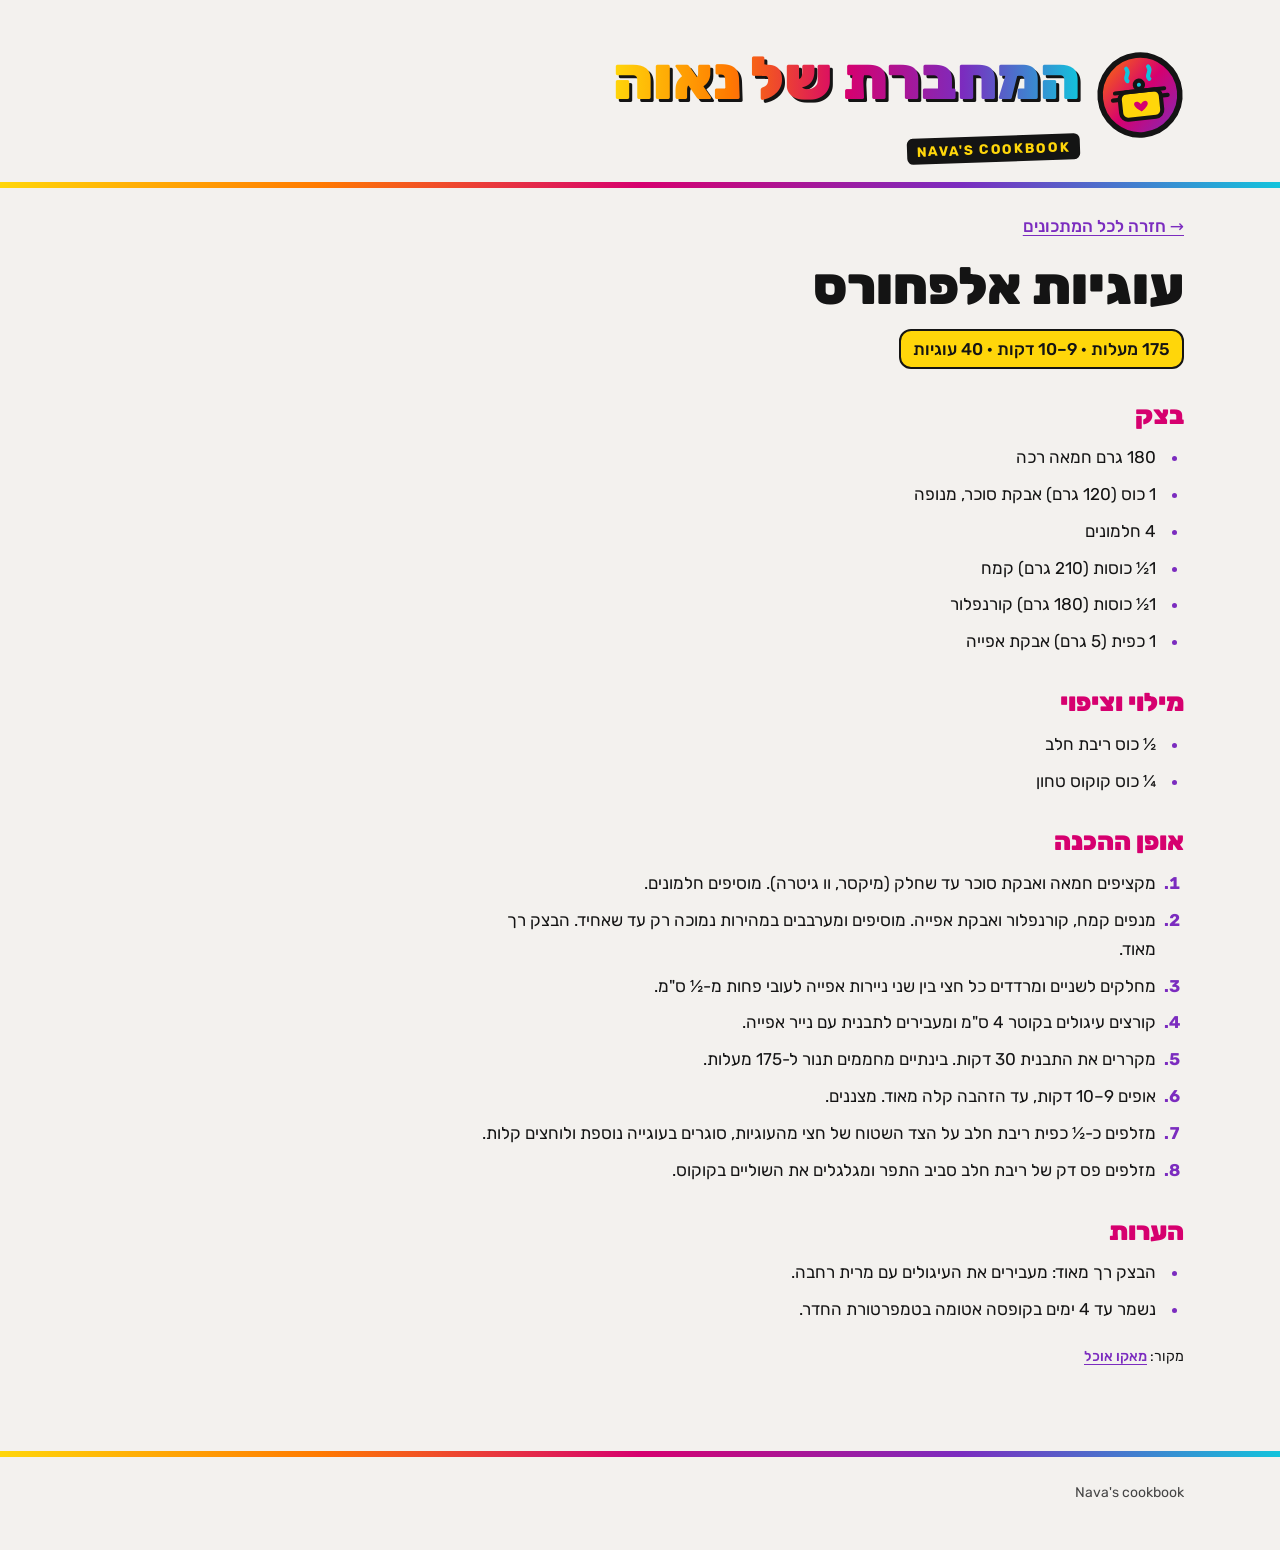
==== recipes/alfajores.html @ 4324b177 "Add logo and favicon Co-Authored-By: Claude Opus 5.5 <noreply@anthropic.com> Claude-Session: https:/" ====
<!doctype html>
<html lang="he" dir="rtl">
<head>
  <meta charset="utf-8">
  <meta name="viewport" content="width=device-width, initial-scale=1">
  <title>עוגיות אלפחורס · המחברת של נאוה</title>
  <link rel="preconnect" href="https://fonts.googleapis.com">
  <link rel="preconnect" href="https://fonts.gstatic.com" crossorigin>
  <link href="https://fonts.googleapis.com/css2?family=Rubik:wght@400;500;700;900&display=swap" rel="stylesheet">
  <link rel="icon" href="../logo.svg" type="image/svg+xml">
  <link rel="apple-touch-icon" href="../apple-touch-icon.png">
  <link rel="stylesheet" href="../style.css">
</head>
<body>
  <header class="site-header">
    <div class="wrap">
      <a href="../index.html">
        <img class="site-logo" src="../logo.svg" width="64" height="64" alt="">
        <p class="site-title">המחברת של נאוה</p>
        <p class="site-sub">Nava's cookbook</p>
      </a>
    </div>
  </header>

  <main class="wrap recipe">
    <a class="back" href="../index.html">&rarr; חזרה לכל המתכונים</a>

    <h1>עוגיות אלפחורס</h1>
    <p>175 מעלות · 9–10 דקות · 40 עוגיות</p>

    <h2>בצק</h2>
    <ul>
      <li>180 גרם חמאה רכה</li>
      <li>1 כוס (120 גרם) אבקת סוכר, מנופה</li>
      <li>4 חלמונים</li>
      <li>1½ כוסות (210 גרם) קמח</li>
      <li>1½ כוסות (180 גרם) קורנפלור</li>
      <li>1 כפית (5 גרם) אבקת אפייה</li>
    </ul>

    <h2>מילוי וציפוי</h2>
    <ul>
      <li>½ כוס ריבת חלב</li>
      <li>¼ כוס קוקוס טחון</li>
    </ul>

    <h2>אופן ההכנה</h2>
    <ol>
      <li>מקציפים חמאה ואבקת סוכר עד שחלק (מיקסר, וו גיטרה). מוסיפים חלמונים.</li>
      <li>מנפים קמח, קורנפלור ואבקת אפייה. מוסיפים ומערבבים במהירות נמוכה רק עד שאחיד. הבצק רך מאוד.</li>
      <li>מחלקים לשניים ומרדדים כל חצי בין שני ניירות אפייה לעובי פחות מ-½ ס"מ.</li>
      <li>קורצים עיגולים בקוטר 4 ס"מ ומעבירים לתבנית עם נייר אפייה.</li>
      <li>מקררים את התבנית 30 דקות. בינתיים מחממים תנור ל-175 מעלות.</li>
      <li>אופים 9–10 דקות, עד הזהבה קלה מאוד. מצננים.</li>
      <li>מזלפים כ-½ כפית ריבת חלב על הצד השטוח של חצי מהעוגיות, סוגרים בעוגייה נוספת ולוחצים קלות.</li>
      <li>מזלפים פס דק של ריבת חלב סביב התפר ומגלגלים את השוליים בקוקוס.</li>
    </ol>

    <h2>הערות</h2>
    <ul>
      <li>הבצק רך מאוד: מעבירים את העיגולים עם מרית רחבה.</li>
      <li>נשמר עד 4 ימים בקופסה אטומה בטמפרטורת החדר.</li>
    </ul>

    <p><small>מקור: <a href="https://www.mako.co.il/food-cooking_magazine/sweets/Recipe-d66d041170b9741006.htm">מאקו אוכל</a></small></p>
  </main>

  <footer class="site-footer">
    <div class="wrap">
      <p>Nava's cookbook</p>
    </div>
  </footer>
</body>
</html>
---- style.css ----
/* המחברת של נאוה — גיליון עיצוב יחיד לכל האתר.
   פלטה מתוך תמונת הגרפיטי: מג'נטה, סגול, טורקיז, צהוב וכתום, עם קווי מתאר שחורים.
   כיוון הכתיבה מימין לשמאל; משתמשים במאפיינים לוגיים (inline/block) ולא ב-left/right. */

:root {
  --wall: #f3f1ee;        /* קיר בטון בהיר */
  --card: #ffffff;
  --ink: #141414;
  --ink-soft: #454545;
  --purple: #7b2cbf;      /* קישורים - 7:1 על לבן */
  --magenta: #d6006f;     /* כותרות משנה - 4.9:1 על הקיר */
  --cyan: #12c4dc;
  --yellow: #ffd60a;
  --orange: #ff7a00;
  --pop: linear-gradient(90deg, var(--yellow), var(--orange), var(--magenta), var(--purple), var(--cyan));
  --radius: 16px;
  --font: "Rubik", system-ui, sans-serif;
}

@media (prefers-color-scheme: dark) {
  :root {
    --wall: #121212;
    --card: #1d1d1d;
    --ink: #f5f5f5;
    --ink-soft: #c9c9c9;
    --purple: #c58cff;
    --magenta: #ff5aa8;
  }
}

*, *::before, *::after { box-sizing: border-box; }

html { -webkit-text-size-adjust: 100%; scroll-padding-block-start: 1rem; }

body {
  margin: 0;
  background: var(--wall);
  color: var(--ink);
  font: 400 1.0625rem/1.7 var(--font);
}

img { display: block; max-inline-size: 100%; block-size: auto; }

::selection { background: var(--yellow); color: #141414; }
:focus-visible { outline: 3px solid var(--cyan); outline-offset: 3px; border-radius: 4px; }

a { color: var(--purple); font-weight: 500; text-underline-offset: 0.2em; }

h1, h2, h3 { line-height: 1.15; margin: 0; text-wrap: balance; }

.wrap { inline-size: min(100% - 2.5rem, 68rem); margin-inline: auto; }

/* ---------- כותרת עליונה ---------- */
.site-header { padding-block: 1.75rem 1.25rem; border-block-end: 6px solid; border-image: var(--pop) 1; }
.site-header a {
  display: inline-grid;
  grid-template-columns: auto auto;
  align-items: center;
  column-gap: 1rem;
  text-decoration: none;
  color: inherit;
}
.site-logo { grid-row: span 2; inline-size: clamp(3.5rem, 12vw, 5.5rem); block-size: auto; transform: rotate(-6deg); }
.site-sub { justify-self: start; }
.site-title {
  margin: 0;
  font-size: clamp(1.75rem, 6.5vw, 3.75rem);
  font-weight: 900;
  background: var(--pop);
  -webkit-background-clip: text;
  background-clip: text;
  color: transparent;
  filter: drop-shadow(3px 3px 0 var(--ink));
}
.site-sub {
  margin: 0.35rem 0 0;
  display: inline-block;
  padding: 0.1rem 0.6rem;
  background: #141414;
  color: var(--yellow);
  font-size: 0.85rem;
  font-weight: 700;
  letter-spacing: 0.12em;
  text-transform: uppercase;
  border-radius: 6px;
  transform: rotate(-2deg);
}

/* ---------- מבוא ו-hero ---------- */
.intro { padding-block: 2rem 1.5rem; max-inline-size: 40rem; }
.intro p { margin: 0; font-size: 1.25rem; font-weight: 500; text-wrap: pretty; }

.hero { margin: 0 0 3rem; }
.hero img {
  inline-size: 100%;
  border: 4px solid var(--ink);
  border-radius: var(--radius);
  box-shadow: -8px 8px 0 var(--magenta);
}

/* ---------- כרטיסי מתכונים ---------- */
.section-title { font-size: 2rem; font-weight: 900; margin-block-end: 1.5rem; }

.cards {
  --shadow: var(--cyan);
  display: grid;
  grid-template-columns: repeat(auto-fit, minmax(min(100%, 17rem), 1fr));
  gap: 1.75rem;
  padding: 0;
  margin: 0 0 4rem;
  list-style: none;
}
.cards li:nth-child(5n+2) { --shadow: var(--yellow); }
.cards li:nth-child(5n+3) { --shadow: var(--magenta); }
.cards li:nth-child(5n+4) { --shadow: var(--orange); }
.cards li:nth-child(5n+5) { --shadow: var(--purple); }

.card {
  display: flex;
  flex-direction: column;
  block-size: 100%;
  background: var(--card);
  border: 3px solid var(--ink);
  border-radius: var(--radius);
  box-shadow: -6px 6px 0 var(--shadow);
  overflow: hidden;
  color: inherit;
  text-decoration: none;
  transition: transform 0.15s ease-out, box-shadow 0.15s ease-out;
}
.card img { inline-size: 100%; aspect-ratio: 3 / 2; object-fit: cover; border-block-end: 3px solid var(--ink); }
.card-body { padding: 1rem 1.25rem 1.25rem; }
.card h3 { font-size: 1.4rem; font-weight: 700; margin-block-end: 0.35rem; }
.card p { margin: 0; color: var(--ink-soft); font-size: 0.975rem; line-height: 1.55; }

@media (hover: hover) {
  .card:hover { transform: translate(3px, -3px); box-shadow: -9px 9px 0 var(--shadow); }
}
.card:active { transform: translate(-3px, 3px); box-shadow: -2px 2px 0 var(--shadow); }

/* ---------- עמוד מתכון ---------- */
.back { display: inline-block; margin-block: 1.5rem 1rem; }

.recipe { padding-block-end: 4rem; }
.recipe > * { max-inline-size: 44rem; }
.recipe h1 { font-size: clamp(2.25rem, 7vw, 3.25rem); font-weight: 900; margin-block-end: 0.75rem; }
.recipe h1 + p {
  display: inline-block;
  margin: 0;
  padding: 0.25rem 0.75rem;
  background: var(--yellow);
  color: #141414;
  border: 2px solid var(--ink);
  border-radius: 12px;
  font-weight: 500;
}
.recipe > img { inline-size: 100%; aspect-ratio: 3 / 2; object-fit: cover; border: 4px solid var(--ink); border-radius: var(--radius); box-shadow: -8px 8px 0 var(--cyan); margin-block-end: 2rem; }
.recipe h2 { font-size: 1.6rem; font-weight: 900; margin-block: 2rem 0.75rem; color: var(--magenta); }
.recipe ul, .recipe ol { padding-inline-start: 1.5rem; margin: 0; }
.recipe li { margin-block-end: 0.5rem; padding-inline-start: 0.25rem; }
.recipe li::marker { color: var(--purple); font-weight: 700; font-variant-numeric: tabular-nums; }
.recipe p { max-inline-size: 65ch; }

/* ---------- כותרת תחתונה ---------- */
.site-footer {
  padding-block: 1.5rem 2.5rem;
  border-block-start: 6px solid;
  border-image: var(--pop) 1;
  color: var(--ink-soft);
  font-size: 0.875rem;
}
.site-footer p { margin: 0 0 0.35rem; }

@media (prefers-reduced-motion: reduce) {
  .card { transition: none; }
}
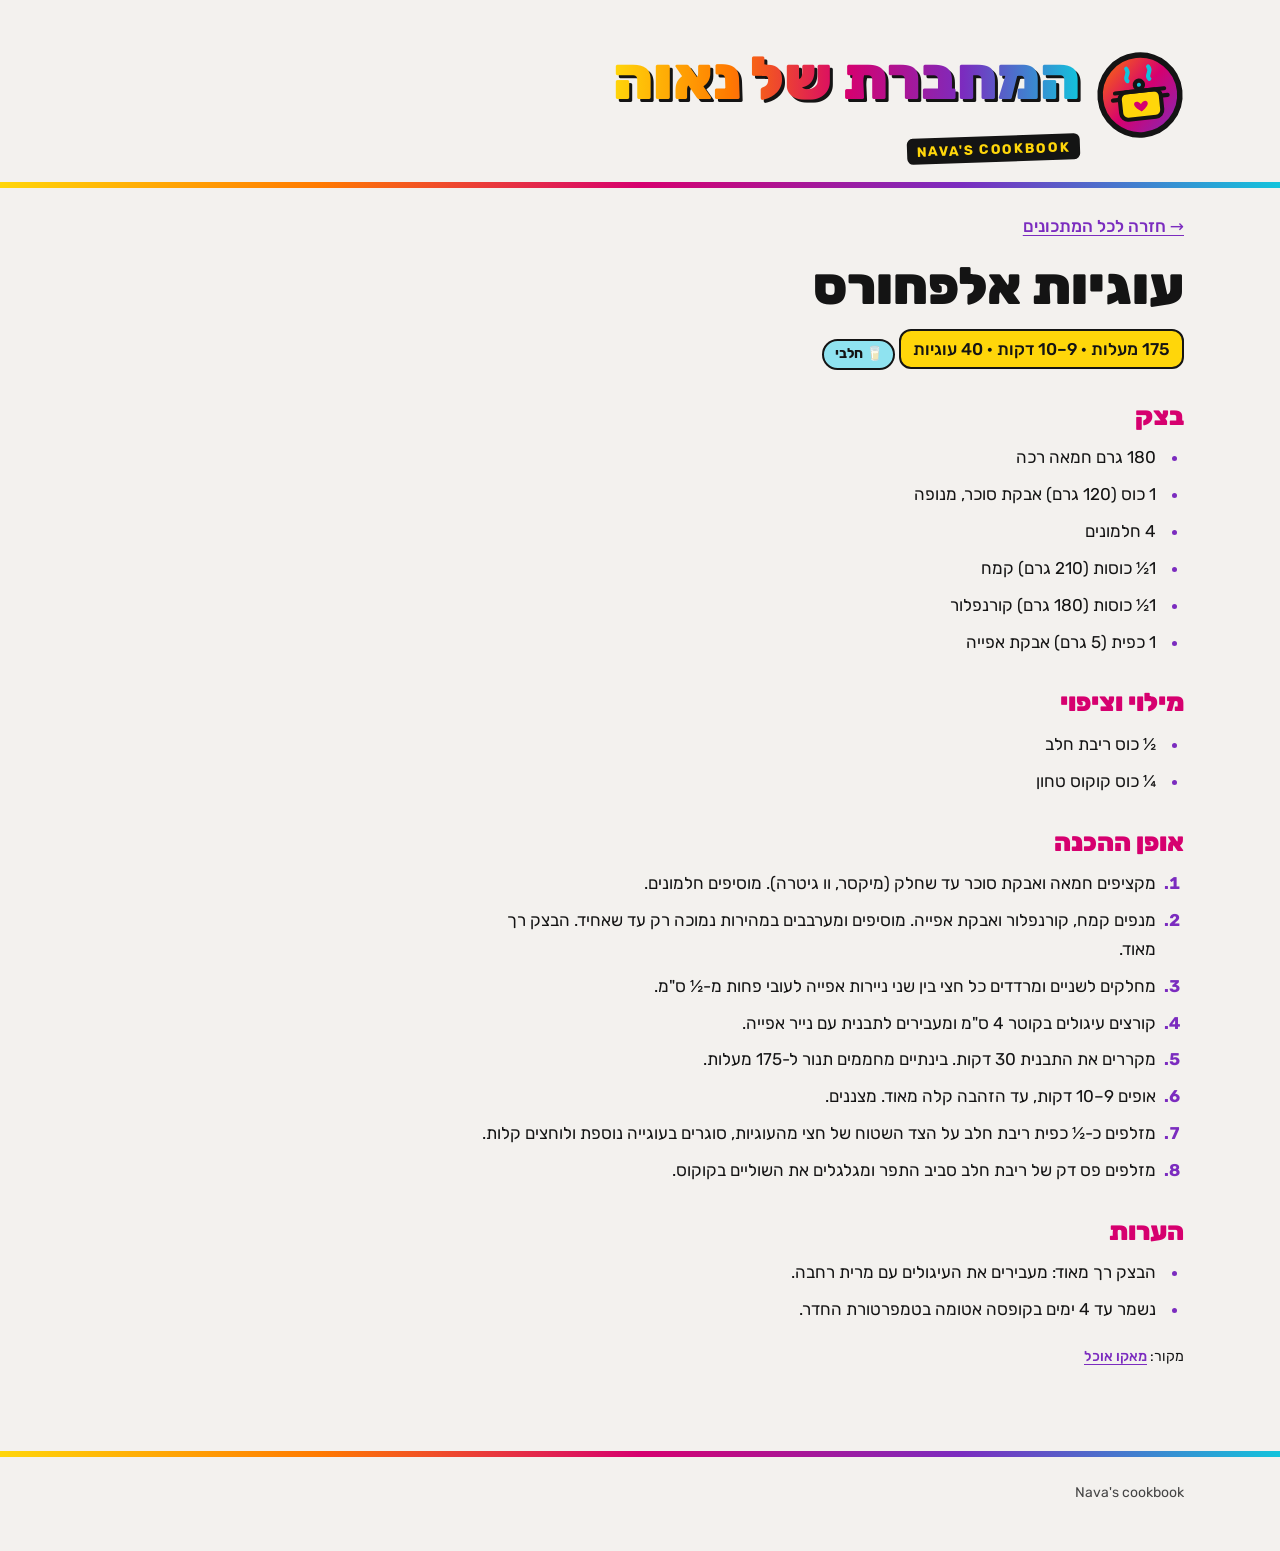
==== commit 1100b236: "Add parve / dairy / meat labels to recipes Co-Authored-By: Claude Opus 5.5 <noreply@anthropic.com> C" ====
--- a/recipes/alfajores.html
+++ b/recipes/alfajores.html
@@ -27,6 +27,7 @@
 
     <h1>עוגיות אלפחורס</h1>
     <p>175 מעלות · 9–10 דקות · 40 עוגיות</p>
+    <span class="tag dairy">🥛 חלבי</span>
 
     <h2>בצק</h2>
     <ul>
--- a/style.css
+++ b/style.css
@@ -138,6 +138,23 @@
 }
 .card:active { transform: translate(-3px, 3px); box-shadow: -2px 2px 0 var(--shadow); }
 
+/* ---------- כשרות: פרווה / חלבי / בשרי ---------- */
+.tag {
+  display: inline-block;
+  padding: 0.1rem 0.65rem;
+  border: 2px solid #141414;
+  border-radius: 999px;
+  color: #141414;
+  font-size: 0.875rem;
+  font-weight: 700;
+  vertical-align: middle;
+}
+.tag.parve { background: #7ee08a; }
+.tag.dairy { background: #8fe3f0; }
+.tag.meat  { background: #ff9fb0; }
+.card .tag { margin-block-start: 0.75rem; }
+.recipe h1 + p + .tag { margin-block-start: 0.5rem; }
+
 /* ---------- עמוד מתכון ---------- */
 .back { display: inline-block; margin-block: 1.5rem 1rem; }
 
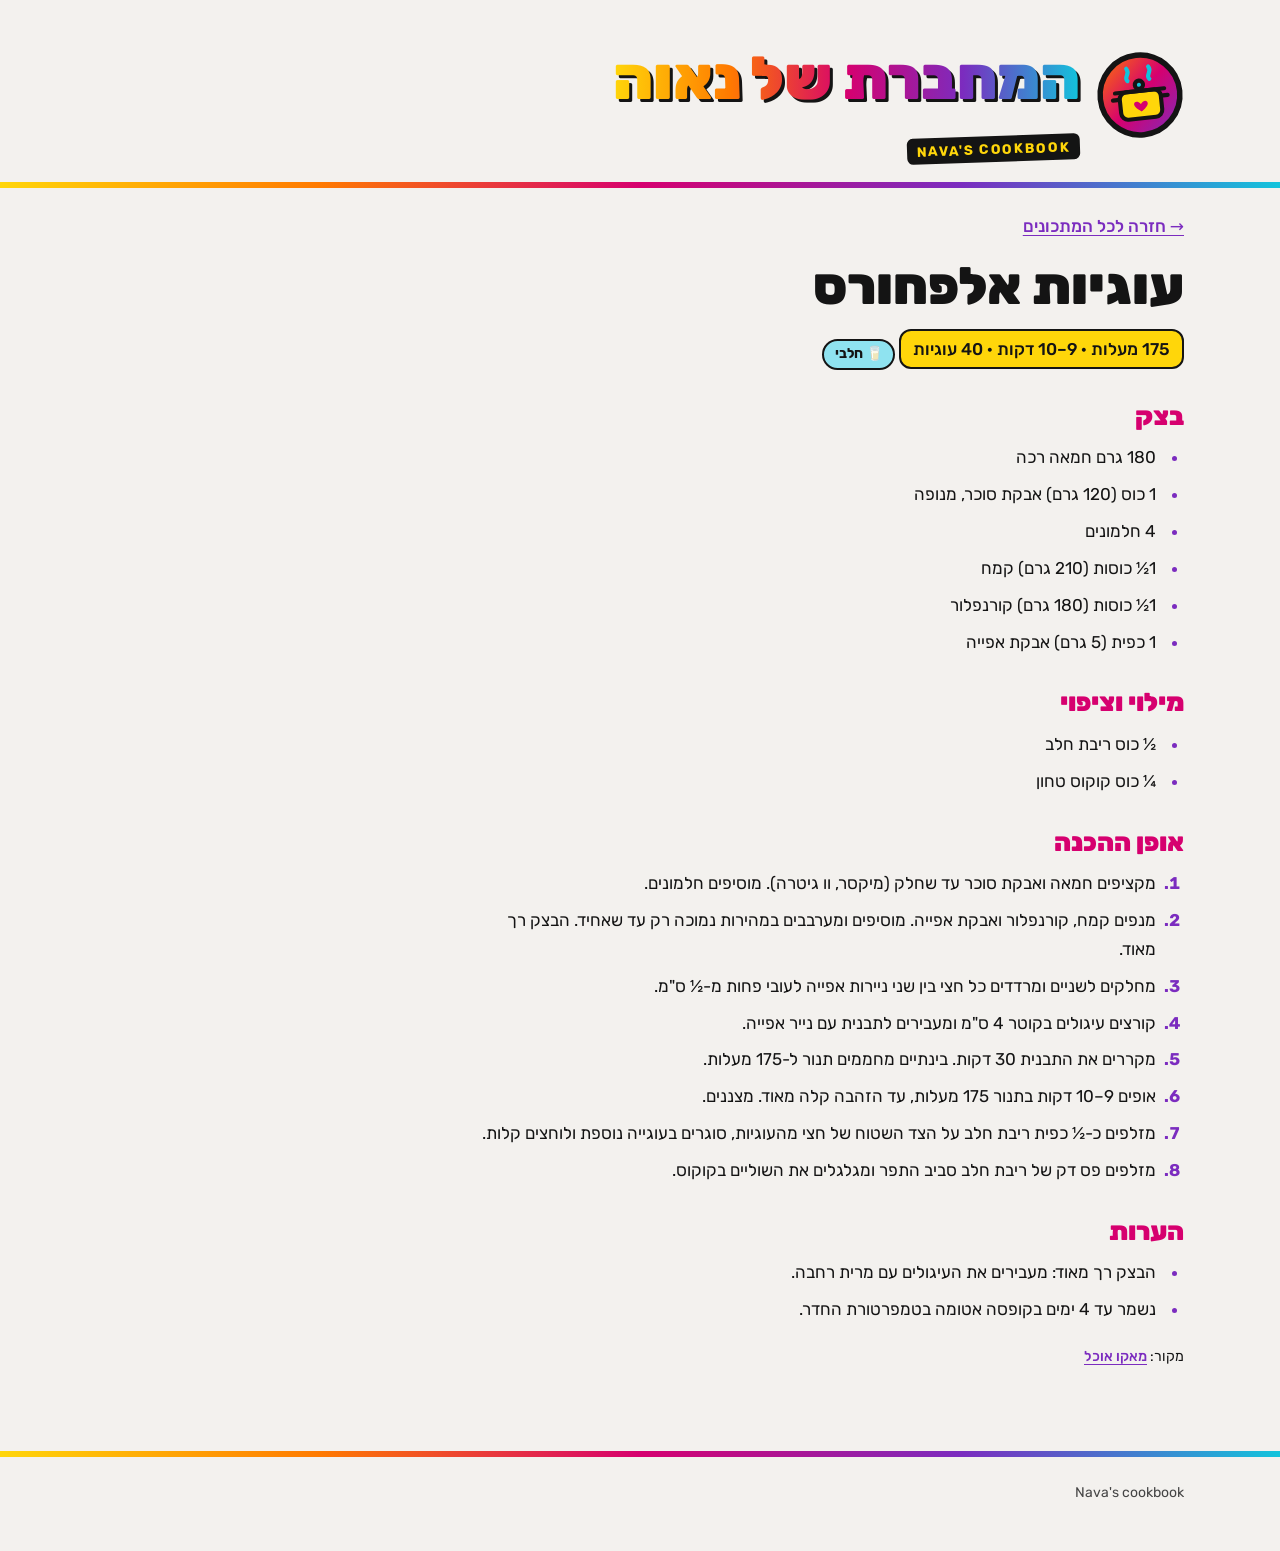
==== commit 2eed6173: "Add oven and stove heat levels to every recipe's steps Co-Authored-By: Claude Opus 5.5 <noreply@anth" ====
--- a/recipes/alfajores.html
+++ b/recipes/alfajores.html
@@ -52,7 +52,7 @@
       <li>מחלקים לשניים ומרדדים כל חצי בין שני ניירות אפייה לעובי פחות מ-½ ס"מ.</li>
       <li>קורצים עיגולים בקוטר 4 ס"מ ומעבירים לתבנית עם נייר אפייה.</li>
       <li>מקררים את התבנית 30 דקות. בינתיים מחממים תנור ל-175 מעלות.</li>
-      <li>אופים 9–10 דקות, עד הזהבה קלה מאוד. מצננים.</li>
+      <li>אופים 9–10 דקות בתנור 175 מעלות, עד הזהבה קלה מאוד. מצננים.</li>
       <li>מזלפים כ-½ כפית ריבת חלב על הצד השטוח של חצי מהעוגיות, סוגרים בעוגייה נוספת ולוחצים קלות.</li>
       <li>מזלפים פס דק של ריבת חלב סביב התפר ומגלגלים את השוליים בקוקוס.</li>
     </ol>
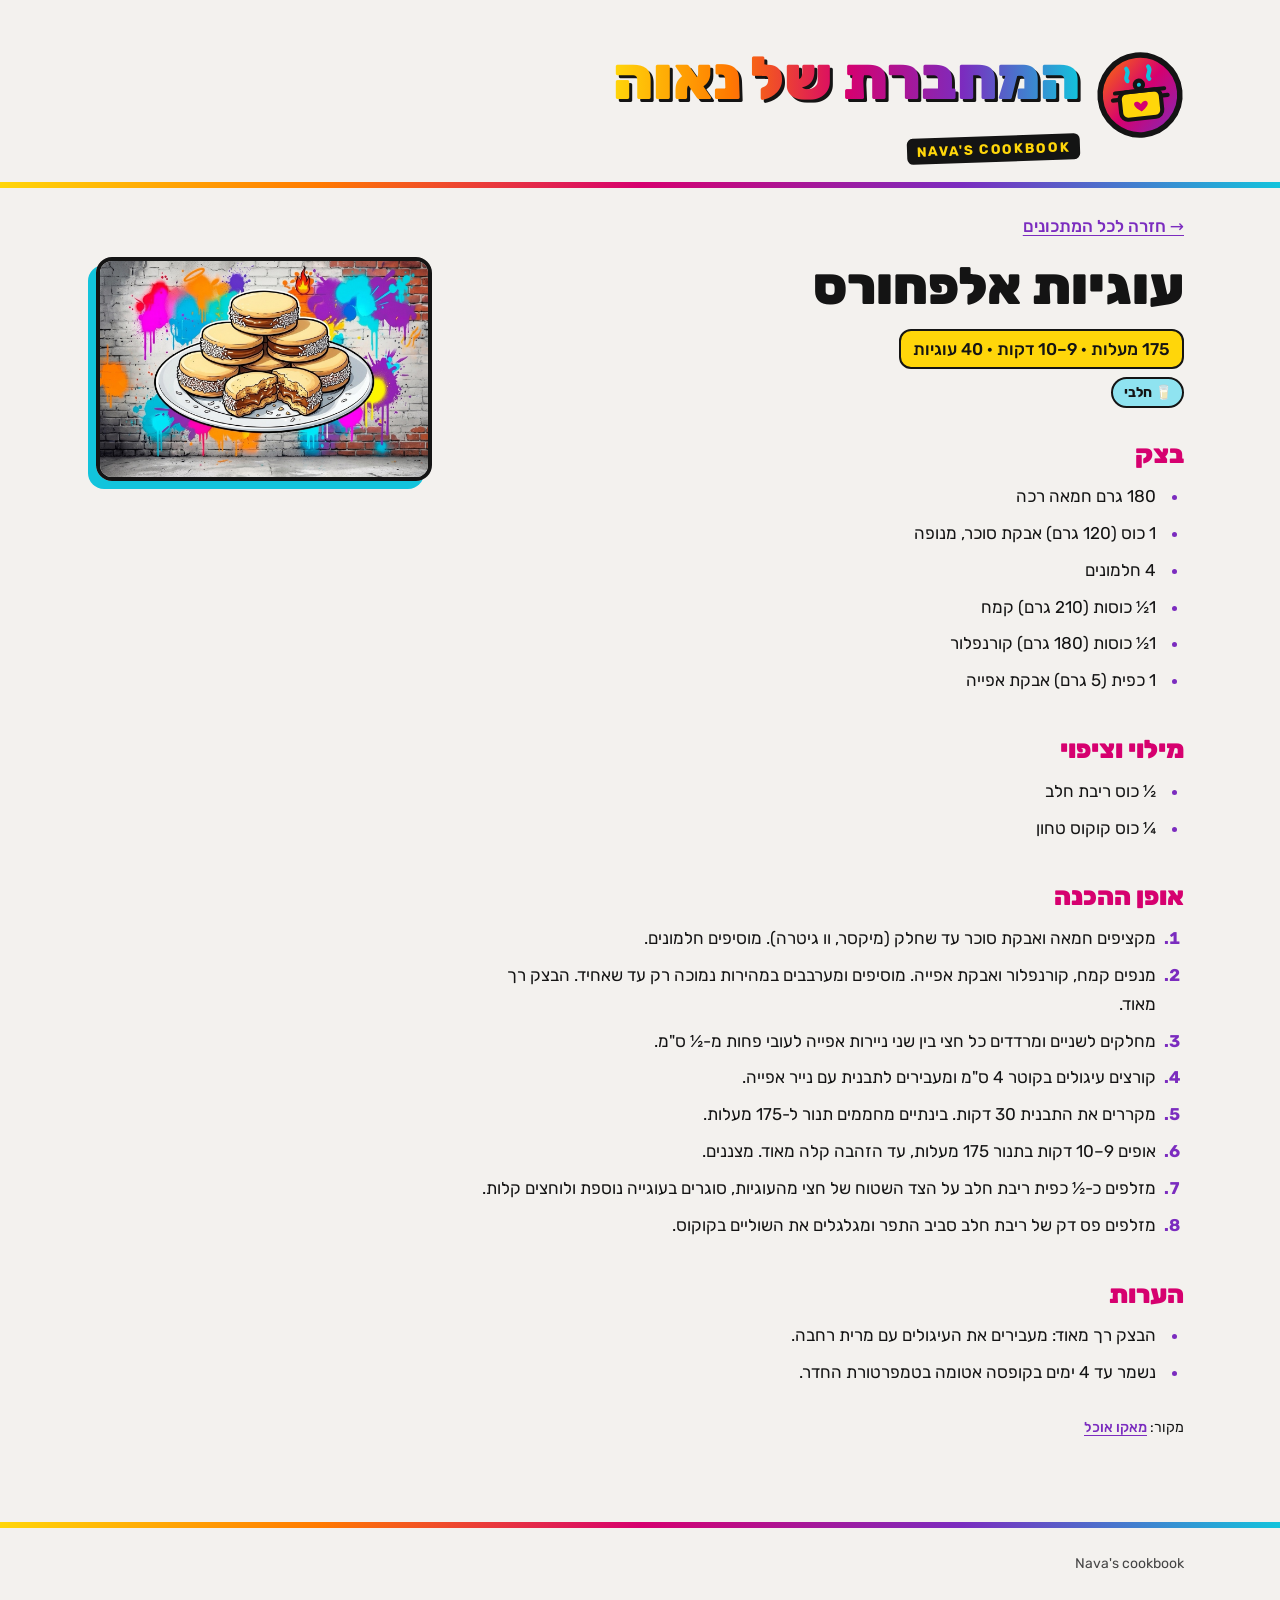
==== commit 053b2d4f: "Add a graffiti illustration to every recipe page and card One image per recipe, generated with Antig" ====
--- a/recipes/alfajores.html
+++ b/recipes/alfajores.html
@@ -28,6 +28,7 @@
     <h1>עוגיות אלפחורס</h1>
     <p>175 מעלות · 9–10 דקות · 40 עוגיות</p>
     <span class="tag dairy">🥛 חלבי</span>
+    <img src="../images/recipes/alfajores.jpg" width="1200" height="805" alt="ערימת עוגיות אלפחורס ממולאות ריבת חלב ומגולגלות בקוקוס, ציור גרפיטי צבעוני על קיר לבנים">
 
     <h2>בצק</h2>
     <ul>
--- a/style.css
+++ b/style.css
@@ -171,7 +171,26 @@
   border-radius: 12px;
   font-weight: 500;
 }
-.recipe > img { inline-size: 100%; aspect-ratio: 3 / 2; object-fit: cover; border: 4px solid var(--ink); border-radius: var(--radius); box-shadow: -8px 8px 0 var(--cyan); margin-block-end: 2rem; }
+.recipe > img { inline-size: 100%; aspect-ratio: 3 / 2; object-fit: cover; border: 4px solid var(--ink); border-radius: var(--radius); box-shadow: -8px 8px 0 var(--cyan); margin-block: 1.25rem 2rem; }
+
+/* מסך רחב: הטקסט בעמודה הימנית, התמונה בעמודה השמאלית ונדבקת בגלילה */
+@media (min-width: 900px) {
+  .recipe:has(> img) {
+    display: grid;
+    grid-template-columns: minmax(0, 44rem) minmax(16rem, 1fr);
+    column-gap: 3rem;
+    align-items: start;
+  }
+  .recipe:has(> img) > * { grid-column: 1; }
+  .recipe:has(> img) > :is(.back, h1 + p, .tag) { justify-self: start; }
+  .recipe > img {
+    grid-column: 2;
+    grid-row: 2 / span 40; /* ponytail: מניח פחות מ-40 אלמנטים במתכון; להגדיל אם מתכון ארוך יותר */
+    position: sticky;
+    inset-block-start: 1.5rem;
+    margin: 0;
+  }
+}
 .recipe h2 { font-size: 1.6rem; font-weight: 900; margin-block: 2rem 0.75rem; color: var(--magenta); }
 .recipe ul, .recipe ol { padding-inline-start: 1.5rem; margin: 0; }
 .recipe li { margin-block-end: 0.5rem; padding-inline-start: 0.25rem; }
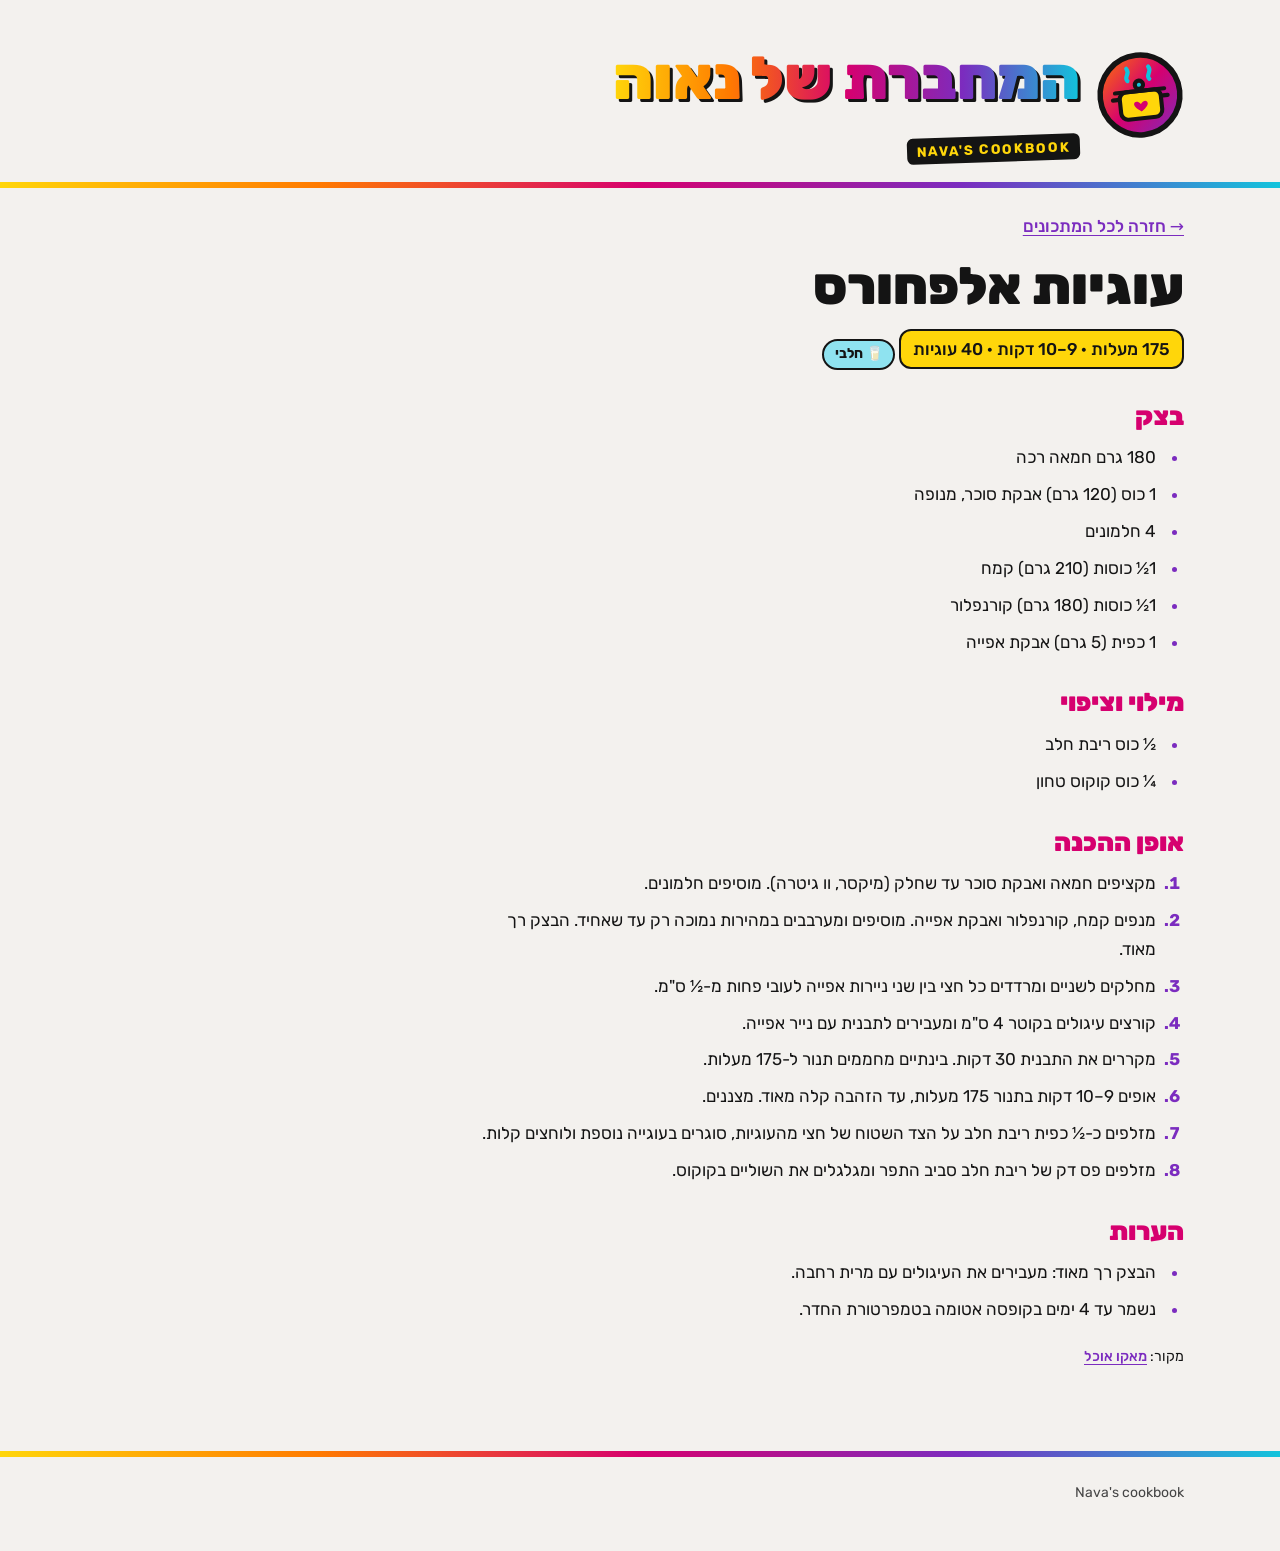
==== commit 9e8de5d8: "Merge pull request #9 from liadya/heat-levels Add heat levels to recipe steps" ====
--- a/recipes/alfajores.html
+++ b/recipes/alfajores.html
@@ -28,7 +28,6 @@
     <h1>עוגיות אלפחורס</h1>
     <p>175 מעלות · 9–10 דקות · 40 עוגיות</p>
     <span class="tag dairy">🥛 חלבי</span>
-    <img src="../images/recipes/alfajores.jpg" width="1200" height="805" alt="ערימת עוגיות אלפחורס ממולאות ריבת חלב ומגולגלות בקוקוס, ציור גרפיטי צבעוני על קיר לבנים">
 
     <h2>בצק</h2>
     <ul>
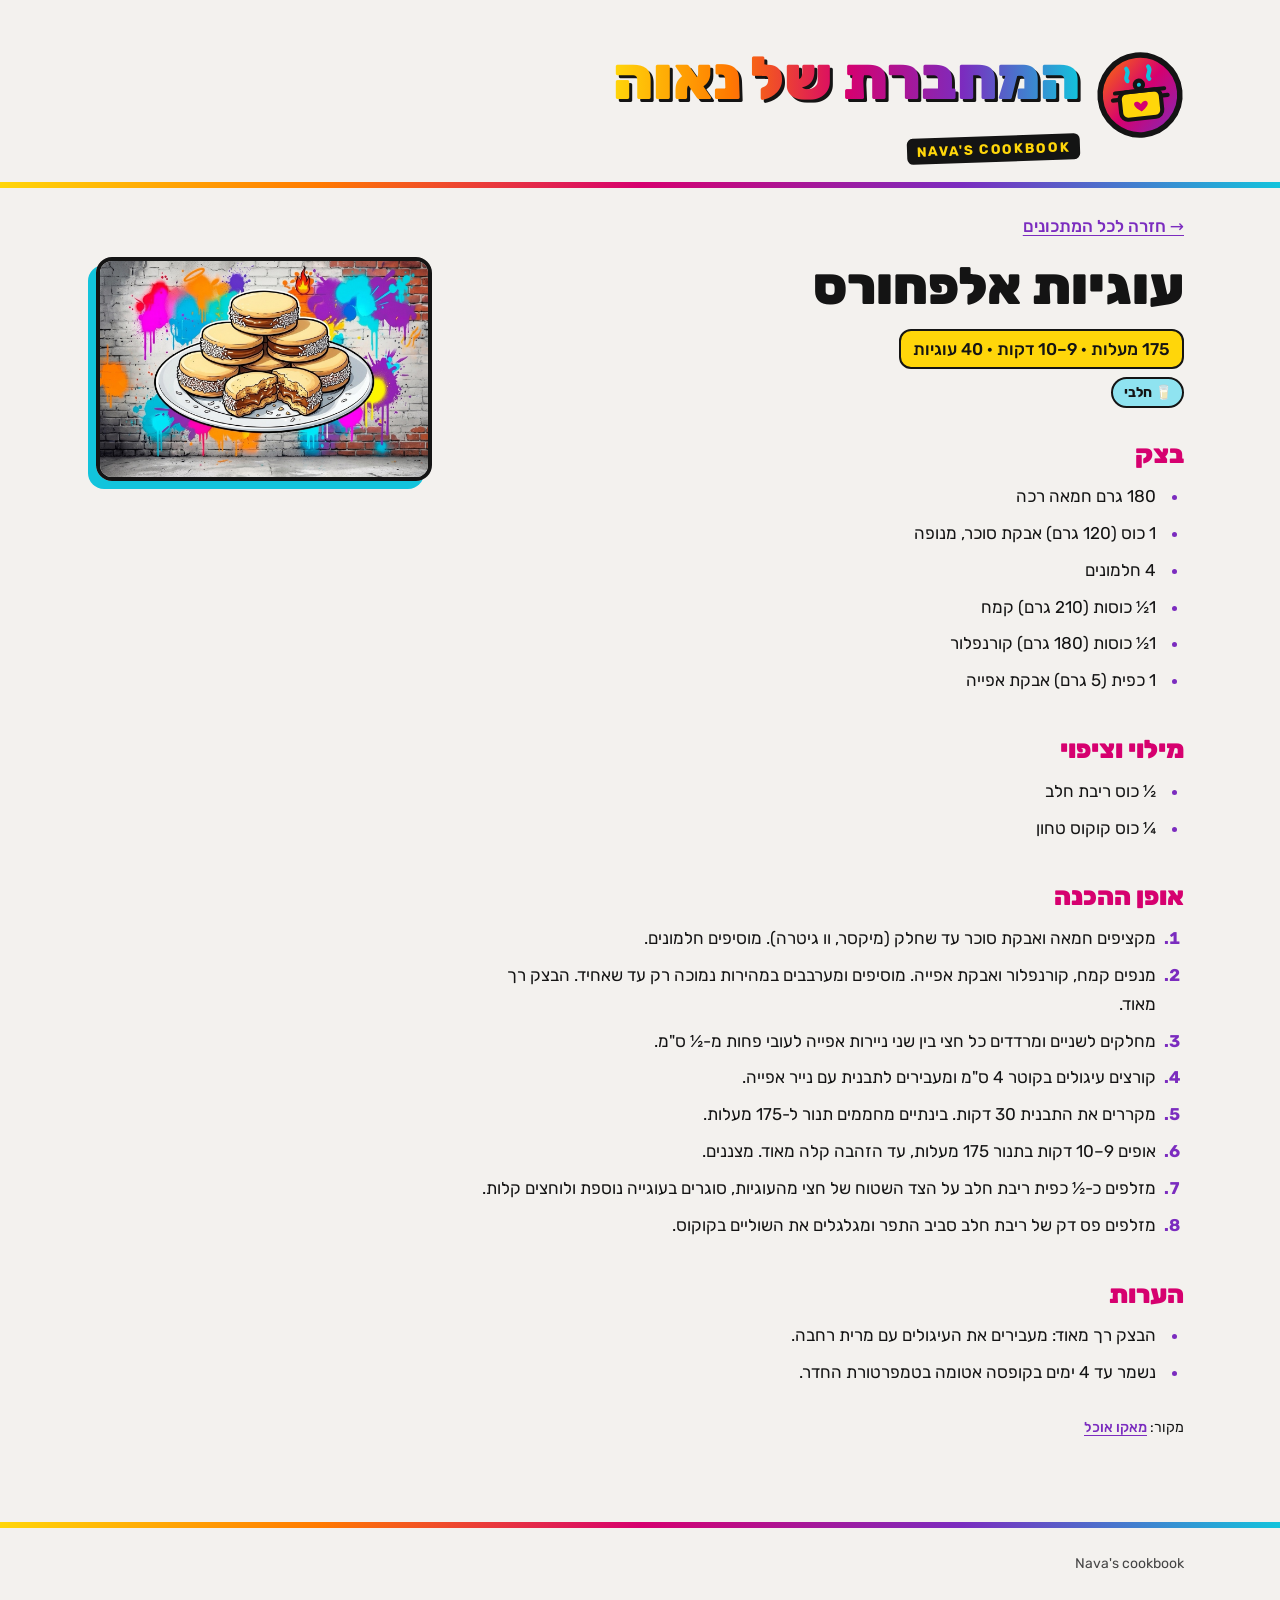
==== commit 4041ed24: "Merge pull request #10 from liadya/recipe-images Graffiti illustration on every recipe" ====
--- a/recipes/alfajores.html
+++ b/recipes/alfajores.html
@@ -28,6 +28,7 @@
     <h1>עוגיות אלפחורס</h1>
     <p>175 מעלות · 9–10 דקות · 40 עוגיות</p>
     <span class="tag dairy">🥛 חלבי</span>
+    <img src="../images/recipes/alfajores.jpg" width="1200" height="805" alt="ערימת עוגיות אלפחורס ממולאות ריבת חלב ומגולגלות בקוקוס, ציור גרפיטי צבעוני על קיר לבנים">
 
     <h2>בצק</h2>
     <ul>
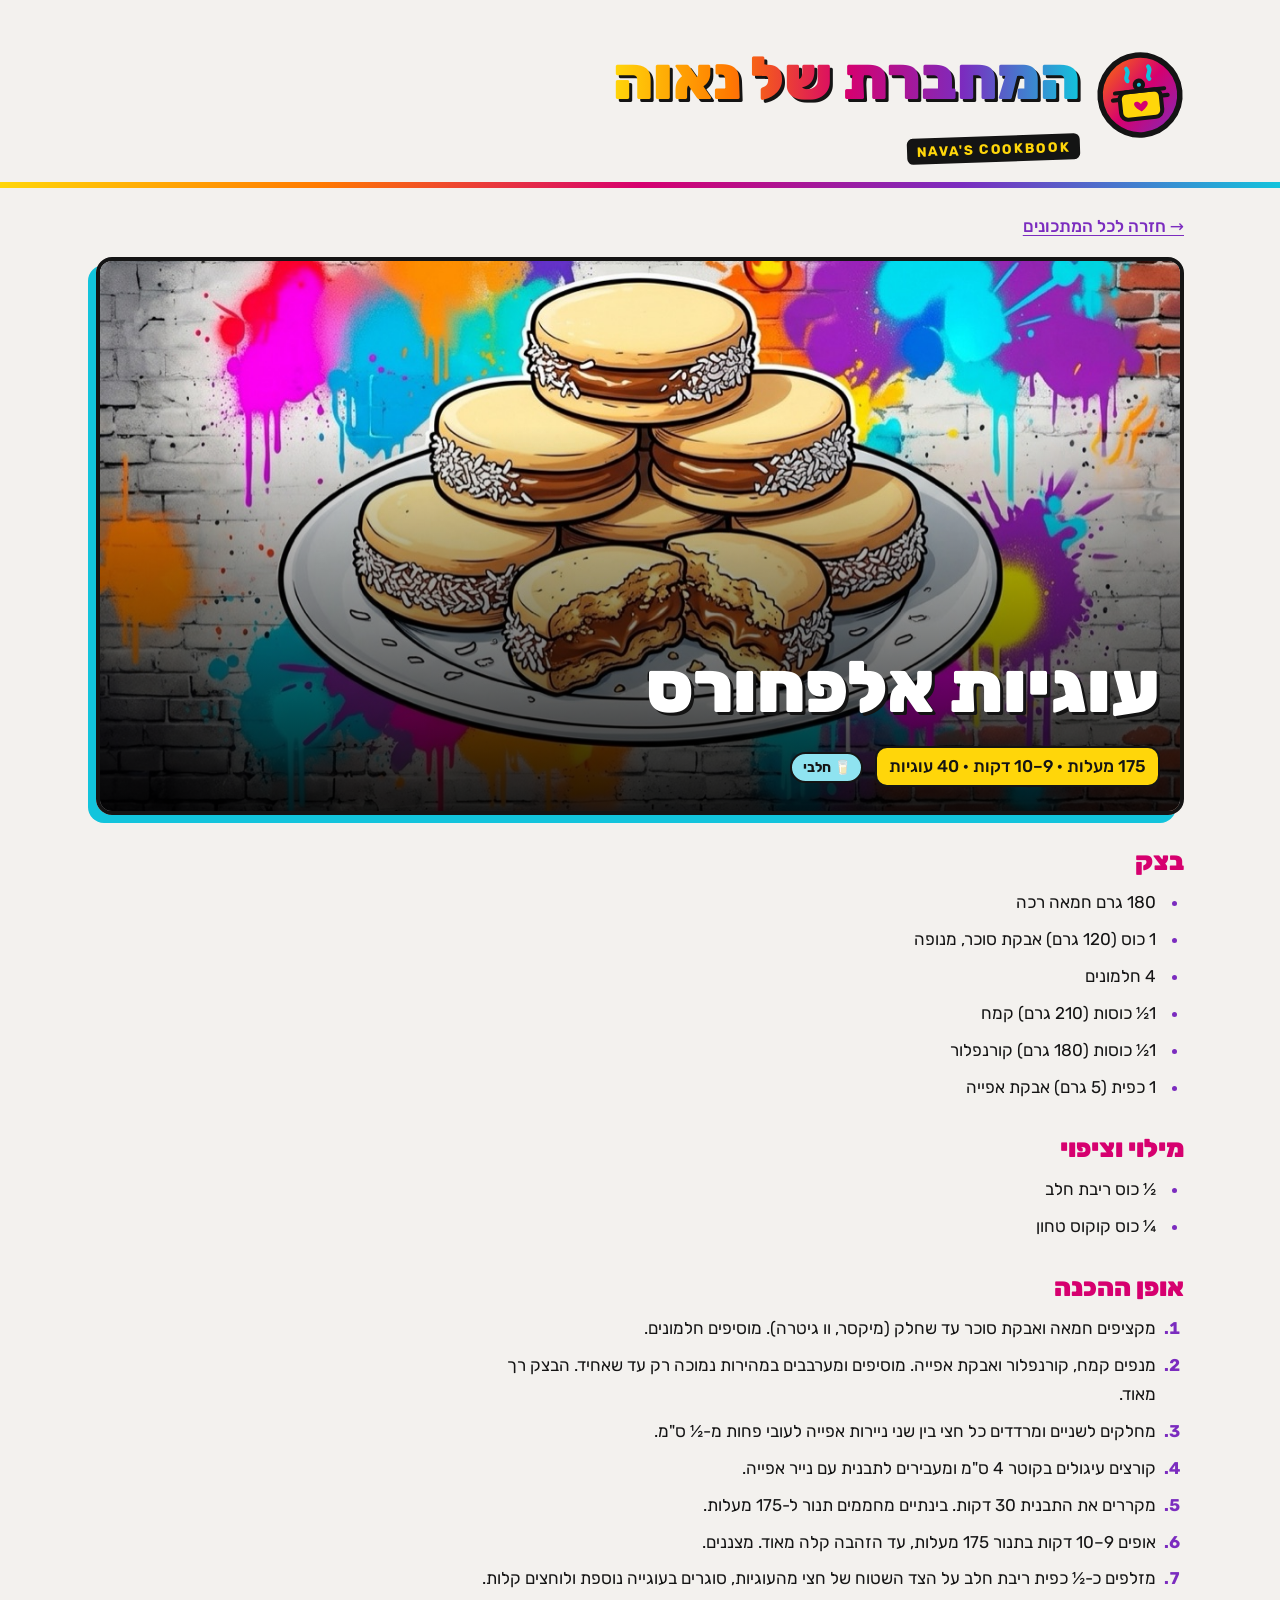
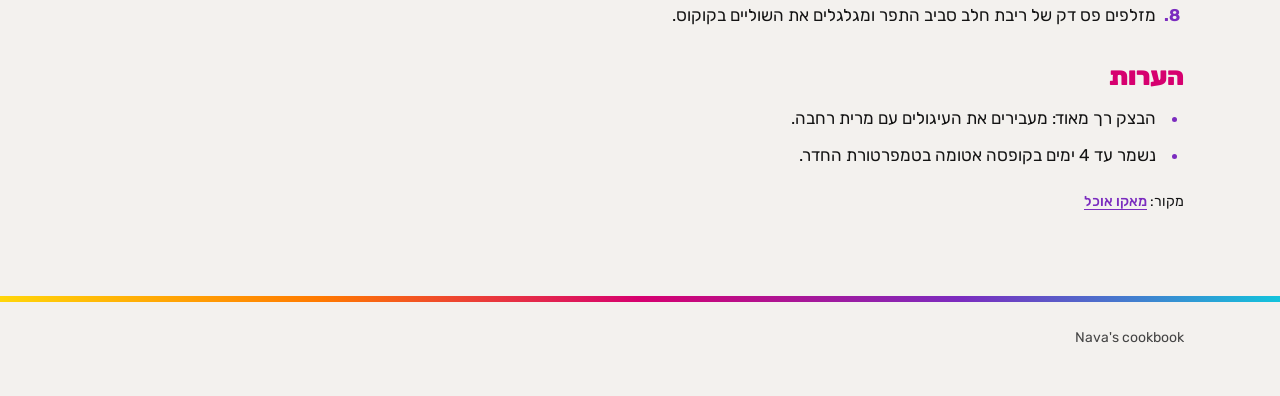
==== commit e4d8c79e: "Recipe pages: image as a big banner with the title on top Co-Authored-By: Claude Opus 5.5 <noreply@a" ====
--- a/recipes/alfajores.html
+++ b/recipes/alfajores.html
@@ -25,10 +25,14 @@
   <main class="wrap recipe">
     <a class="back" href="../index.html">&rarr; חזרה לכל המתכונים</a>
 
-    <h1>עוגיות אלפחורס</h1>
-    <p>175 מעלות · 9–10 דקות · 40 עוגיות</p>
-    <span class="tag dairy">🥛 חלבי</span>
-    <img src="../images/recipes/alfajores.jpg" width="1200" height="805" alt="ערימת עוגיות אלפחורס ממולאות ריבת חלב ומגולגלות בקוקוס, ציור גרפיטי צבעוני על קיר לבנים">
+    <header class="recipe-hero">
+      <img src="../images/recipes/alfajores.jpg" width="1200" height="805" alt="ערימת עוגיות אלפחורס ממולאות ריבת חלב ומגולגלות בקוקוס, ציור גרפיטי צבעוני על קיר לבנים">
+      <div class="recipe-hero-text">
+        <h1>עוגיות אלפחורס</h1>
+        <p>175 מעלות · 9–10 דקות · 40 עוגיות</p>
+        <span class="tag dairy">🥛 חלבי</span>
+      </div>
+    </header>
 
     <h2>בצק</h2>
     <ul>
--- a/style.css
+++ b/style.css
@@ -153,7 +153,6 @@
 .tag.dairy { background: #8fe3f0; }
 .tag.meat  { background: #ff9fb0; }
 .card .tag { margin-block-start: 0.75rem; }
-.recipe h1 + p + .tag { margin-block-start: 0.5rem; }
 
 /* ---------- עמוד מתכון ---------- */
 .back { display: inline-block; margin-block: 1.5rem 1rem; }
@@ -163,7 +162,7 @@
 .recipe h1 { font-size: clamp(2.25rem, 7vw, 3.25rem); font-weight: 900; margin-block-end: 0.75rem; }
 .recipe h1 + p {
   display: inline-block;
-  margin: 0;
+  margin: 0.25rem 0;
   padding: 0.25rem 0.75rem;
   background: var(--yellow);
   color: #141414;
@@ -171,26 +170,43 @@
   border-radius: 12px;
   font-weight: 500;
 }
-.recipe > img { inline-size: 100%; aspect-ratio: 3 / 2; object-fit: cover; border: 4px solid var(--ink); border-radius: var(--radius); box-shadow: -8px 8px 0 var(--cyan); margin-block: 1.25rem 2rem; }
-
-/* מסך רחב: הטקסט בעמודה הימנית, התמונה בעמודה השמאלית ונדבקת בגלילה */
-@media (min-width: 900px) {
-  .recipe:has(> img) {
-    display: grid;
-    grid-template-columns: minmax(0, 44rem) minmax(16rem, 1fr);
-    column-gap: 3rem;
-    align-items: start;
-  }
-  .recipe:has(> img) > * { grid-column: 1; }
-  .recipe:has(> img) > :is(.back, h1 + p, .tag) { justify-self: start; }
-  .recipe > img {
-    grid-column: 2;
-    grid-row: 2 / span 40; /* ponytail: מניח פחות מ-40 אלמנטים במתכון; להגדיל אם מתכון ארוך יותר */
-    position: sticky;
-    inset-block-start: 1.5rem;
-    margin: 0;
-  }
-}
+/* תמונת המתכון ברקע, ושם המתכון עליה */
+.recipe > .recipe-hero { max-inline-size: none; }
+.recipe-hero {
+  position: relative;
+  display: grid;
+  align-items: end;
+  min-block-size: clamp(22rem, 62vh, 38rem);
+  margin-block-end: 1rem;
+  border: 4px solid var(--ink);
+  border-radius: var(--radius);
+  box-shadow: -8px 8px 0 var(--cyan);
+  overflow: hidden;
+  isolation: isolate;
+}
+.recipe-hero img {
+  position: absolute;
+  inset: 0;
+  inline-size: 100%;
+  block-size: 100%;
+  object-fit: cover;
+  z-index: -2;
+}
+.recipe-hero::after {  /* הצללה בתחתית כדי שהכותרת תיקרא על כל תמונה */
+  content: "";
+  position: absolute;
+  inset: 0;
+  z-index: -1;
+  background: linear-gradient(to top, rgb(0 0 0 / 0.85), rgb(0 0 0 / 0.35) 45%, transparent 70%);
+}
+.recipe-hero-text { padding: 1.25rem; }
+.recipe-hero h1 {
+  color: #fff;
+  font-size: clamp(2.5rem, 9vw, 4.5rem);
+  text-shadow: 3px 3px 0 #141414;
+}
+.recipe-hero .tag { margin-inline-start: 0.5rem; }
+
 .recipe h2 { font-size: 1.6rem; font-weight: 900; margin-block: 2rem 0.75rem; color: var(--magenta); }
 .recipe ul, .recipe ol { padding-inline-start: 1.5rem; margin: 0; }
 .recipe li { margin-block-end: 0.5rem; padding-inline-start: 0.25rem; }
